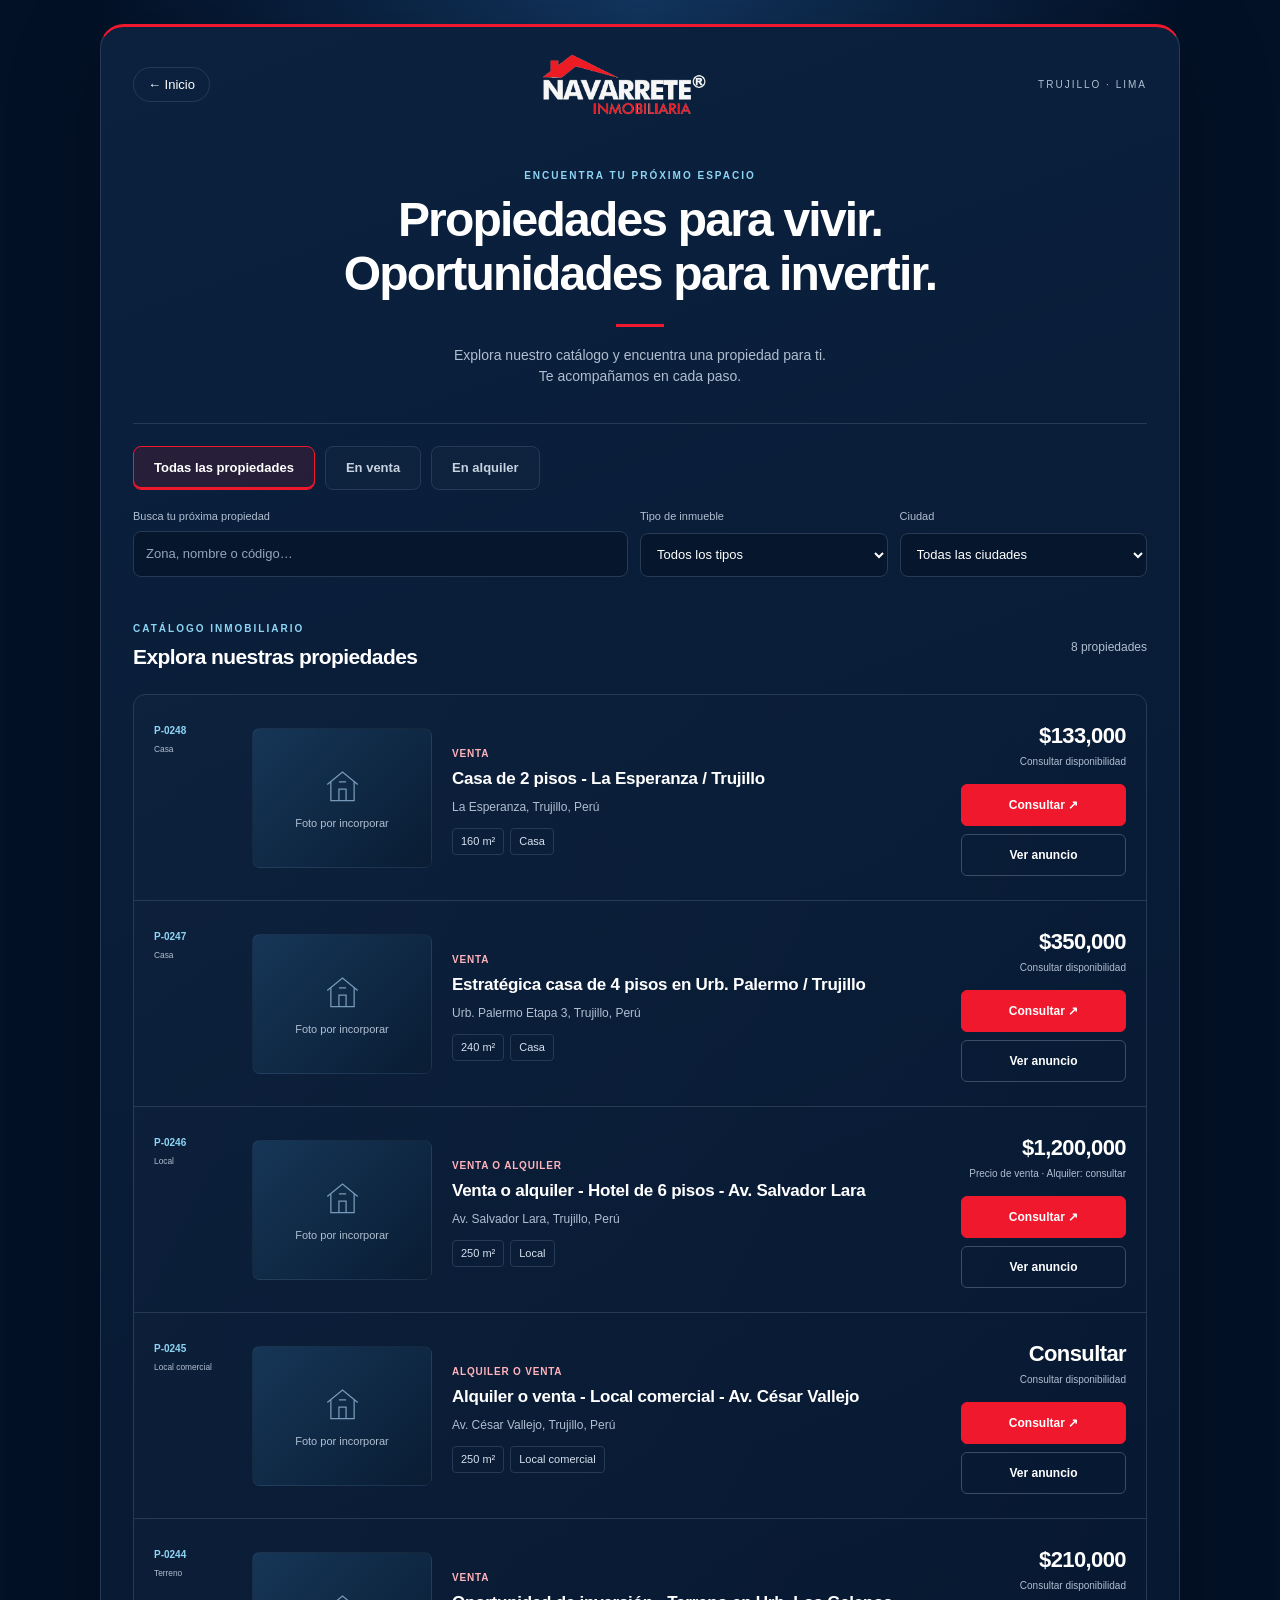
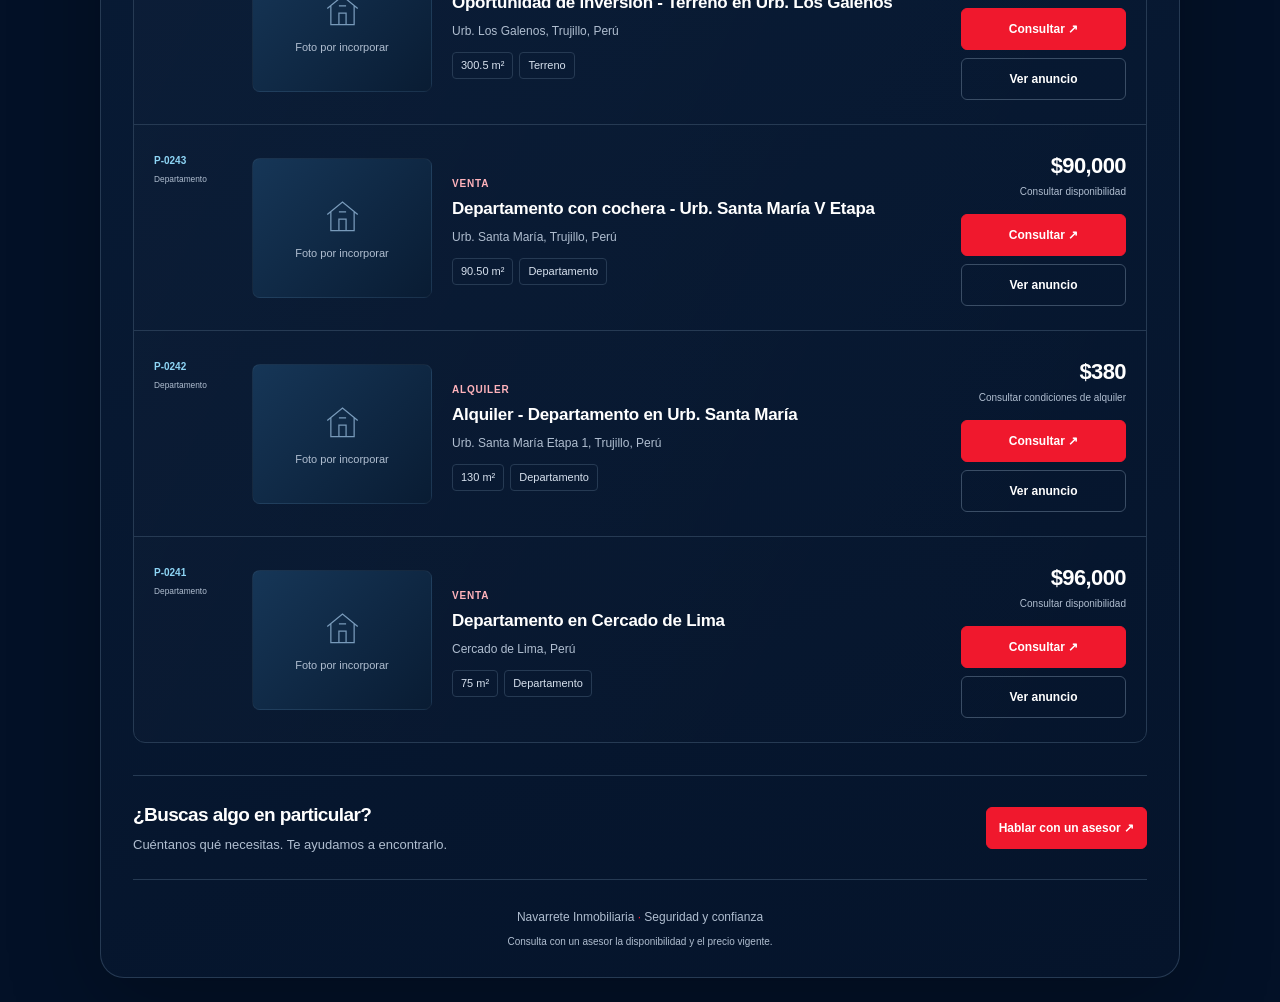
==== propiedades.html @ 8bf469b5 "Add files via upload" ====
<!doctype html>
<html lang="es">
<head>
<meta charset="utf-8"><meta name="viewport" content="width=device-width, initial-scale=1">
<title>Propiedades | Navarrete Inmobiliaria</title>
<meta name="description" content="Explora propiedades de Navarrete Inmobiliaria en Trujillo y Lima. Casas, departamentos, terrenos y locales en venta y alquiler.">
<meta name="theme-color" content="#071a35">
<link rel="stylesheet" href="propiedades.css">
<script src="propiedades.js" defer></script>
</head>
<body>
<main class="catalog">
<header>
<nav class="topbar" aria-label="Navegación"><a class="back" href="index.html">← Inicio</a><a href="index.html" aria-label="Navarrete Inmobiliaria, inicio"><img class="logo" src="logo-navarrete-hero.png" alt="Navarrete Inmobiliaria"></a><span class="cities">TRUJILLO · LIMA</span></nav>
<div class="intro"><p class="eyebrow">ENCUENTRA TU PRÓXIMO ESPACIO</p><h1>Propiedades para vivir.<br><span>Oportunidades para invertir.</span></h1><p>Explora nuestro catálogo y encuentra una propiedad para ti.<br>Te acompañamos en cada paso.</p></div>
</header>
<section class="search-panel" aria-label="Buscar propiedades">
<div class="tabs" role="group" aria-label="Operación"><button class="active" data-operation="all" aria-pressed="true">Todas las propiedades</button><button data-operation="venta" aria-pressed="false">En venta</button><button data-operation="alquiler" aria-pressed="false">En alquiler</button></div>
<div class="fields"><label>Busca tu próxima propiedad<input id="search" type="search" placeholder="Zona, nombre o código…"></label><label>Tipo de inmueble<select id="type"><option value="all">Todos los tipos</option><option value="casa">Casas</option><option value="departamento">Departamentos</option><option value="terreno">Terrenos</option><option value="local">Locales y hoteles</option></select></label><label>Ciudad<select id="city"><option value="all">Todas las ciudades</option><option value="Trujillo">Trujillo</option><option value="Lima">Lima</option></select></label></div>
</section>
<section aria-labelledby="results-heading"><div class="results-heading"><div><p class="eyebrow">CATÁLOGO INMOBILIARIO</p><h2 id="results-heading">Explora nuestras propiedades</h2></div><span id="count" role="status" aria-live="polite">Cargando…</span></div><div id="results"></div><noscript><p>Activa JavaScript para filtrar el catálogo o <a href="https://www.navarreteinmobiliaria.com/">consulta nuestros anuncios</a>.</p></noscript></section>
<aside class="help"><div><h2>¿Buscas algo en particular?</h2><p>Cuéntanos qué necesitas. Te ayudamos a encontrarlo.</p></div><a class="button primary" href="https://wa.me/51949392200?text=Hola%2C%20busco%20una%20propiedad%20y%20quisiera%20asesor%C3%ADa." target="_blank" rel="noopener noreferrer">Hablar con un asesor ↗</a></aside>
<footer>Navarrete Inmobiliaria <span>·</span> Seguridad y confianza<br><small>Consulta con un asesor la disponibilidad y el precio vigente.</small></footer>
</main>
</body></html>
---- propiedades.css ----
:root{color-scheme:dark;--bg:#031127;--panel:#091d37;--line:#263a53;--muted:#b0bed0;--red:#f0182d;--blue:#8ed5f5}*{box-sizing:border-box}body{margin:0;background:radial-gradient(ellipse at 50% 0,#123660 0,transparent 60%),var(--bg);color:#fff;font-family:Inter,"Segoe UI",Arial,sans-serif;font-size:15px;line-height:1.5}a{color:inherit}button,input,select{font:inherit}button,a,input,select{-webkit-tap-highlight-color:transparent}a:focus-visible,button:focus-visible,input:focus-visible,select:focus-visible{outline:3px solid var(--blue);outline-offset:4px}.catalog{max-width:1080px;margin:24px auto;padding:0 32px;background:linear-gradient(160deg,#0b213e,#05142b);border:1px solid var(--line);border-radius:24px;overflow:hidden;box-shadow:0 24px 90px #0004;border-top:3px solid var(--red)}.topbar{display:flex;align-items:center;justify-content:space-between;gap:20px;padding:24px 0}.back{text-decoration:none;border:1px solid var(--line);border-radius:30px;padding:7px 14px;font-size:13px}.logo{width:170px;height:auto;display:block}.cities{font-size:10px;letter-spacing:2px;color:var(--muted)}.intro{text-align:center;padding:26px 0 36px}.eyebrow{color:var(--blue);font-size:10px;letter-spacing:2px;font-weight:700;margin:0 0 10px}h1{font-size:clamp(29px,4.4vw,48px);letter-spacing:-1.8px;line-height:1.12;margin:0 0 18px}h1 span{color:#fff}h1 span:after{content:"";display:block;width:48px;height:3px;background:var(--red);margin:23px auto 0}.intro>p:last-child{font-size:14px;color:var(--muted);margin:0}.search-panel{border-top:1px solid var(--line);padding:22px 0}.tabs{display:flex;gap:10px;margin-bottom:18px}.tabs button{border:1px solid var(--line);border-radius:8px;color:#c7d1df;background:#ffffff04;min-height:44px;padding:10px 20px;cursor:pointer;font-size:13px;font-weight:600}.tabs button.active{color:#fff;border-color:var(--red);background:#f0182d20;box-shadow:inset 0 -2px var(--red)}.fields{display:grid;grid-template-columns:2fr 1fr 1fr;gap:12px}label{font-size:11px;color:var(--muted);display:grid;gap:7px}input,select{width:100%;min-width:0;border:1px solid var(--line);border-radius:8px;padding:12px;background:#06162c;color:#fff;font-size:13px}input::placeholder{color:#93a5bc}.results-heading{display:flex;align-items:center;justify-content:space-between;gap:16px;padding:22px 0}h2{font-size:21px;letter-spacing:-.6px;margin:0}.results-heading .eyebrow{margin-bottom:5px}#count{font-size:12px;white-space:nowrap;color:var(--muted)}#results{border:1px solid var(--line);border-radius:12px;overflow:hidden}.property{display:grid;grid-template-columns:78px 180px minmax(0,1fr) 165px;gap:20px;align-items:center;padding:24px 20px;background:linear-gradient(115deg,#ffffff04,transparent);border-bottom:1px solid var(--line)}.property:last-child{border-bottom:0}.property:hover{background:#ffffff06}.property-code{font-size:10px;font-weight:700;color:var(--blue);align-self:start;padding-top:4px}.property-code small{display:block;color:var(--muted);font-weight:400;margin-top:5px}.photo{height:140px;border-radius:8px;overflow:hidden;background:linear-gradient(135deg,#163657,#091c33);display:flex;align-items:center;justify-content:center;flex-direction:column;border:1px solid #ffffff0c;gap:8px}.photo svg{width:43px;height:43px;color:#789aba}.photo span{font-size:11px;color:#b0bed0}.photo img{width:100%;height:100%;object-fit:cover}.badge{display:inline-block;color:#ffb3bb;font-size:10px;font-weight:700;letter-spacing:.8px;text-transform:uppercase;margin-bottom:7px}.property h3{font-size:17px;line-height:1.35;margin:0 0 8px;letter-spacing:-.25px}.location{color:var(--muted);font-size:12px;margin:0 0 12px}.features{display:flex;flex-wrap:wrap;gap:6px}.features span{font-size:11px;border:1px solid var(--line);border-radius:4px;padding:4px 8px;color:#d7e1ee}.actions{align-self:center;display:grid;gap:8px}.price{font-size:22px;letter-spacing:-.6px;font-weight:750;text-align:right}.price-note{font-size:10px;color:var(--muted);text-align:right;margin-top:-6px;margin-bottom:7px}.button{display:inline-flex;align-items:center;justify-content:center;text-decoration:none;min-height:42px;border:1px solid #3a4d65;border-radius:6px;padding:10px 12px;font-size:12px;font-weight:600}.primary{background:var(--red);border-color:var(--red);color:white}.button:hover{filter:brightness(1.15)}.help{margin:32px 0 0;padding:25px 0;display:flex;align-items:center;justify-content:space-between;gap:20px;border-top:1px solid var(--line)}.help h2{font-size:19px}.help p{margin:5px 0 0;font-size:13px;color:var(--muted)}footer{text-align:center;color:var(--muted);font-size:12px;padding:28px 0;border-top:1px solid var(--line)}footer span{color:var(--red)}footer small{display:block;font-size:10px;margin-top:8px}.empty{padding:45px 20px;text-align:center;color:var(--muted)}.empty button{cursor:pointer;background:transparent;color:white;border:1px solid var(--line);padding:10px 18px;border-radius:7px;margin-top:10px}@media(max-width:900px){.catalog{margin:12px; padding:0 20px}.property{grid-template-columns:140px minmax(0,1fr) 150px;gap:16px}.property-code{grid-column:1/-1;padding:0}.property-code small{display:inline;margin-left:10px}.photo{height:125px}}@media(max-width:600px){.catalog{margin:8px;padding:0 15px;border-radius:16px}.topbar{padding:18px 0}.logo{width:142px}.cities{display:none}.intro{padding:22px 0 28px}h1{letter-spacing:-1px}.tabs{gap:6px}.tabs button{padding:9px 10px;flex:1;font-size:11px}.fields{grid-template-columns:1fr 1fr}.fields label:first-child{grid-column:1/-1}.results-heading{align-items:start}.results-heading h2{font-size:18px}#count{font-size:10px;padding-top:5px}.property{grid-template-columns:95px minmax(0,1fr);gap:12px;padding:18px 12px}.photo{height:108px}.photo span{font-size:9px}.property h3{font-size:15px}.location{font-size:11px}.actions{grid-column:1/-1;grid-template-columns:1fr 1fr}.price{grid-column:1/-1;text-align:left;font-size:23px}.price-note{grid-column:1/-1;text-align:left}.help{align-items:stretch;flex-direction:column}.features span{font-size:10px}}
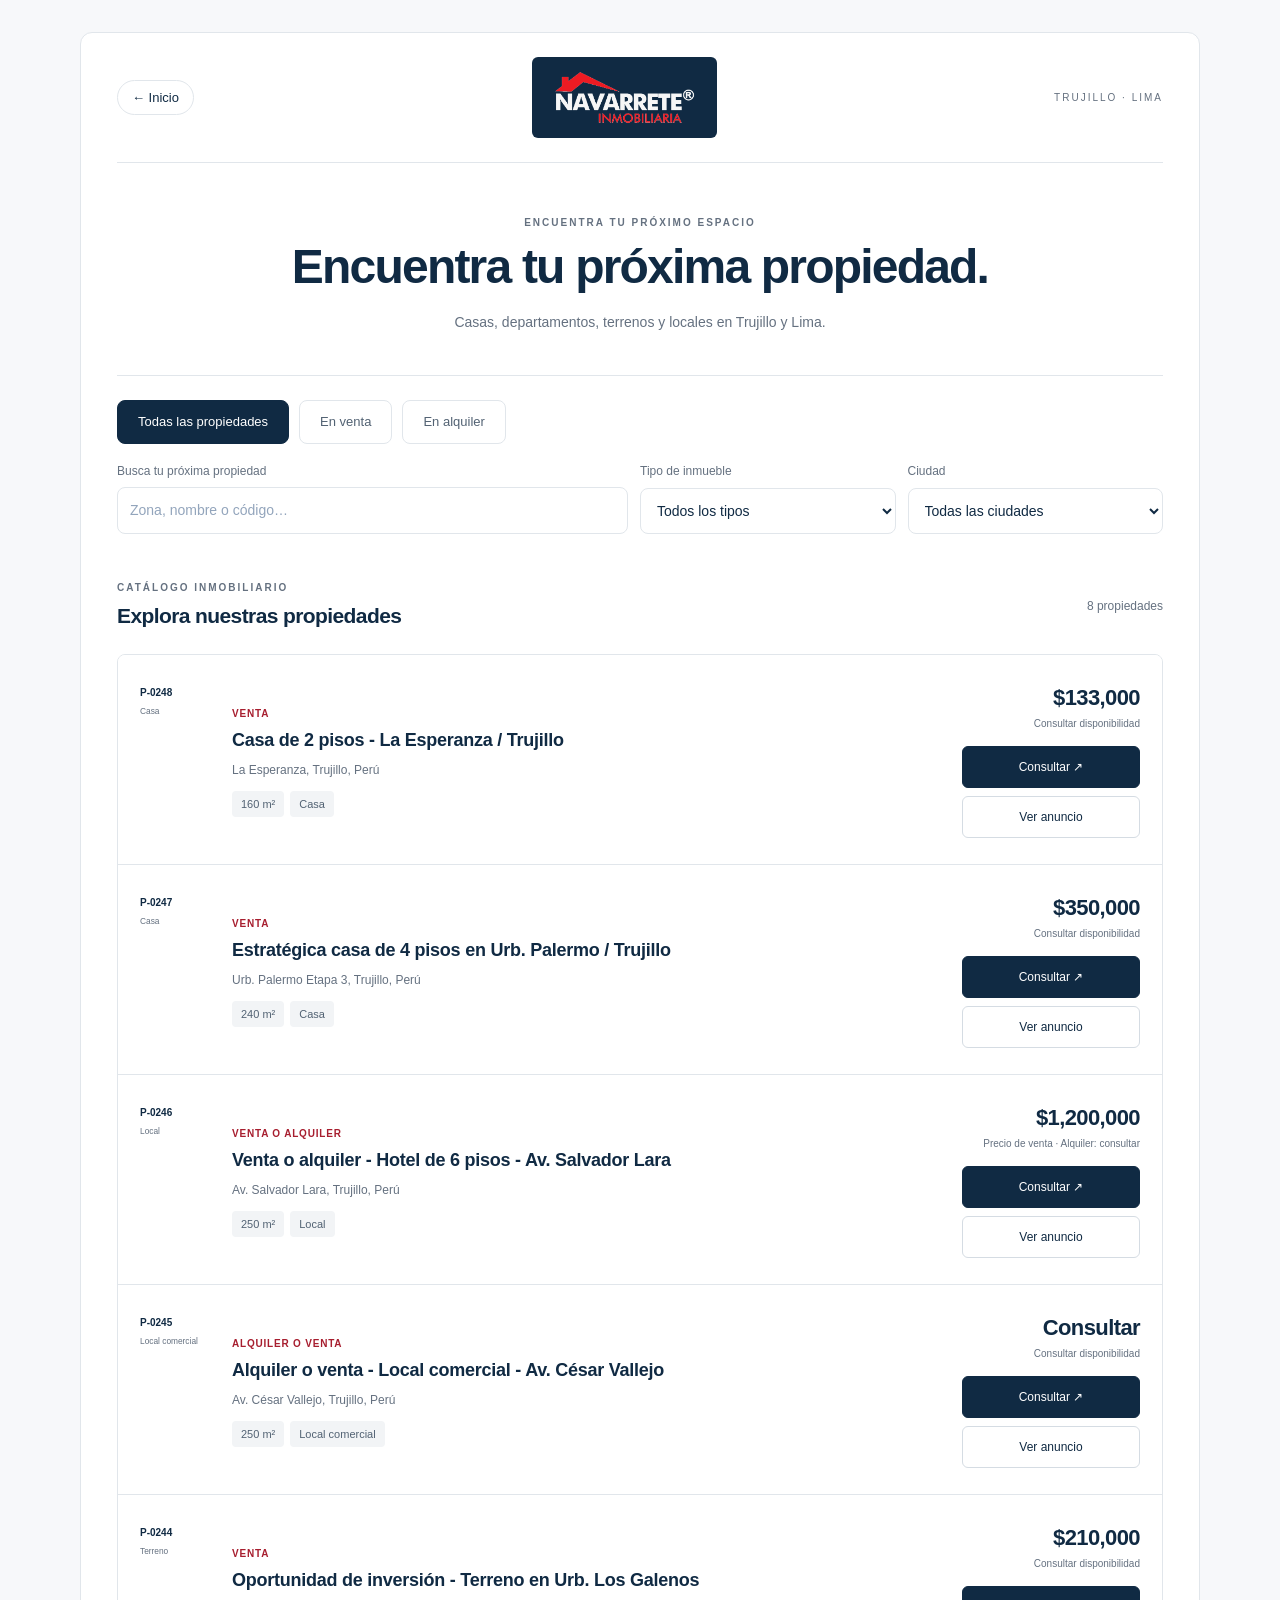
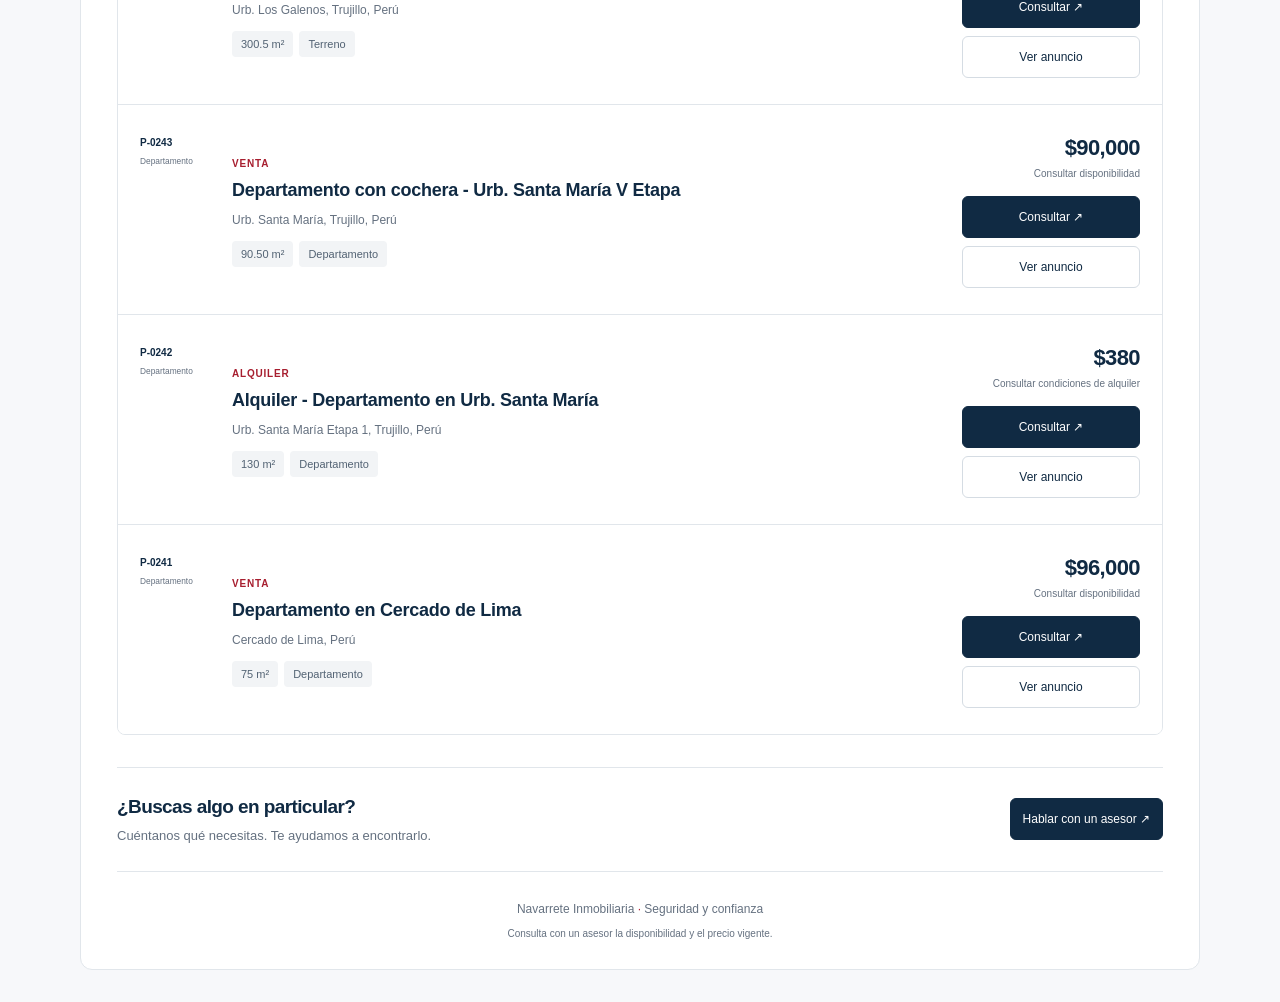
==== commit 918aaaf4: "Add files via upload" ====
--- a/propiedades.html
+++ b/propiedades.html
@@ -5,14 +5,14 @@
 <title>Propiedades | Navarrete Inmobiliaria</title>
 <meta name="description" content="Explora propiedades de Navarrete Inmobiliaria en Trujillo y Lima. Casas, departamentos, terrenos y locales en venta y alquiler.">
 <meta name="theme-color" content="#071a35">
-<link rel="stylesheet" href="propiedades.css">
-<script src="propiedades.js" defer></script>
+<link rel="stylesheet" href="propiedades.css?v=20260915">
+<script src="propiedades.js?v=20260915" defer></script>
 </head>
 <body>
 <main class="catalog">
 <header>
 <nav class="topbar" aria-label="Navegación"><a class="back" href="index.html">← Inicio</a><a href="index.html" aria-label="Navarrete Inmobiliaria, inicio"><img class="logo" src="logo-navarrete-hero.png" alt="Navarrete Inmobiliaria"></a><span class="cities">TRUJILLO · LIMA</span></nav>
-<div class="intro"><p class="eyebrow">ENCUENTRA TU PRÓXIMO ESPACIO</p><h1>Propiedades para vivir.<br><span>Oportunidades para invertir.</span></h1><p>Explora nuestro catálogo y encuentra una propiedad para ti.<br>Te acompañamos en cada paso.</p></div>
+<div class="intro"><p class="eyebrow">ENCUENTRA TU PRÓXIMO ESPACIO</p><h1>Encuentra tu próxima propiedad.</h1><p>Casas, departamentos, terrenos y locales en Trujillo y Lima.</p></div>
 </header>
 <section class="search-panel" aria-label="Buscar propiedades">
 <div class="tabs" role="group" aria-label="Operación"><button class="active" data-operation="all" aria-pressed="true">Todas las propiedades</button><button data-operation="venta" aria-pressed="false">En venta</button><button data-operation="alquiler" aria-pressed="false">En alquiler</button></div>
@@ -23,3 +23,4 @@
 <footer>Navarrete Inmobiliaria <span>·</span> Seguridad y confianza<br><small>Consulta con un asesor la disponibilidad y el precio vigente.</small></footer>
 </main>
 </body></html>
+
--- a/propiedades.css
+++ b/propiedades.css
@@ -1 +1,15 @@
 :root{color-scheme:dark;--bg:#031127;--panel:#091d37;--line:#263a53;--muted:#b0bed0;--red:#f0182d;--blue:#8ed5f5}*{box-sizing:border-box}body{margin:0;background:radial-gradient(ellipse at 50% 0,#123660 0,transparent 60%),var(--bg);color:#fff;font-family:Inter,"Segoe UI",Arial,sans-serif;font-size:15px;line-height:1.5}a{color:inherit}button,input,select{font:inherit}button,a,input,select{-webkit-tap-highlight-color:transparent}a:focus-visible,button:focus-visible,input:focus-visible,select:focus-visible{outline:3px solid var(--blue);outline-offset:4px}.catalog{max-width:1080px;margin:24px auto;padding:0 32px;background:linear-gradient(160deg,#0b213e,#05142b);border:1px solid var(--line);border-radius:24px;overflow:hidden;box-shadow:0 24px 90px #0004;border-top:3px solid var(--red)}.topbar{display:flex;align-items:center;justify-content:space-between;gap:20px;padding:24px 0}.back{text-decoration:none;border:1px solid var(--line);border-radius:30px;padding:7px 14px;font-size:13px}.logo{width:170px;height:auto;display:block}.cities{font-size:10px;letter-spacing:2px;color:var(--muted)}.intro{text-align:center;padding:26px 0 36px}.eyebrow{color:var(--blue);font-size:10px;letter-spacing:2px;font-weight:700;margin:0 0 10px}h1{font-size:clamp(29px,4.4vw,48px);letter-spacing:-1.8px;line-height:1.12;margin:0 0 18px}h1 span{color:#fff}h1 span:after{content:"";display:block;width:48px;height:3px;background:var(--red);margin:23px auto 0}.intro>p:last-child{font-size:14px;color:var(--muted);margin:0}.search-panel{border-top:1px solid var(--line);padding:22px 0}.tabs{display:flex;gap:10px;margin-bottom:18px}.tabs button{border:1px solid var(--line);border-radius:8px;color:#c7d1df;background:#ffffff04;min-height:44px;padding:10px 20px;cursor:pointer;font-size:13px;font-weight:600}.tabs button.active{color:#fff;border-color:var(--red);background:#f0182d20;box-shadow:inset 0 -2px var(--red)}.fields{display:grid;grid-template-columns:2fr 1fr 1fr;gap:12px}label{font-size:11px;color:var(--muted);display:grid;gap:7px}input,select{width:100%;min-width:0;border:1px solid var(--line);border-radius:8px;padding:12px;background:#06162c;color:#fff;font-size:13px}input::placeholder{color:#93a5bc}.results-heading{display:flex;align-items:center;justify-content:space-between;gap:16px;padding:22px 0}h2{font-size:21px;letter-spacing:-.6px;margin:0}.results-heading .eyebrow{margin-bottom:5px}#count{font-size:12px;white-space:nowrap;color:var(--muted)}#results{border:1px solid var(--line);border-radius:12px;overflow:hidden}.property{display:grid;grid-template-columns:78px 180px minmax(0,1fr) 165px;gap:20px;align-items:center;padding:24px 20px;background:linear-gradient(115deg,#ffffff04,transparent);border-bottom:1px solid var(--line)}.property:last-child{border-bottom:0}.property:hover{background:#ffffff06}.property-code{font-size:10px;font-weight:700;color:var(--blue);align-self:start;padding-top:4px}.property-code small{display:block;color:var(--muted);font-weight:400;margin-top:5px}.photo{height:140px;border-radius:8px;overflow:hidden;background:linear-gradient(135deg,#163657,#091c33);display:flex;align-items:center;justify-content:center;flex-direction:column;border:1px solid #ffffff0c;gap:8px}.photo svg{width:43px;height:43px;color:#789aba}.photo span{font-size:11px;color:#b0bed0}.photo img{width:100%;height:100%;object-fit:cover}.badge{display:inline-block;color:#ffb3bb;font-size:10px;font-weight:700;letter-spacing:.8px;text-transform:uppercase;margin-bottom:7px}.property h3{font-size:17px;line-height:1.35;margin:0 0 8px;letter-spacing:-.25px}.location{color:var(--muted);font-size:12px;margin:0 0 12px}.features{display:flex;flex-wrap:wrap;gap:6px}.features span{font-size:11px;border:1px solid var(--line);border-radius:4px;padding:4px 8px;color:#d7e1ee}.actions{align-self:center;display:grid;gap:8px}.price{font-size:22px;letter-spacing:-.6px;font-weight:750;text-align:right}.price-note{font-size:10px;color:var(--muted);text-align:right;margin-top:-6px;margin-bottom:7px}.button{display:inline-flex;align-items:center;justify-content:center;text-decoration:none;min-height:42px;border:1px solid #3a4d65;border-radius:6px;padding:10px 12px;font-size:12px;font-weight:600}.primary{background:var(--red);border-color:var(--red);color:white}.button:hover{filter:brightness(1.15)}.help{margin:32px 0 0;padding:25px 0;display:flex;align-items:center;justify-content:space-between;gap:20px;border-top:1px solid var(--line)}.help h2{font-size:19px}.help p{margin:5px 0 0;font-size:13px;color:var(--muted)}footer{text-align:center;color:var(--muted);font-size:12px;padding:28px 0;border-top:1px solid var(--line)}footer span{color:var(--red)}footer small{display:block;font-size:10px;margin-top:8px}.empty{padding:45px 20px;text-align:center;color:var(--muted)}.empty button{cursor:pointer;background:transparent;color:white;border:1px solid var(--line);padding:10px 18px;border-radius:7px;margin-top:10px}@media(max-width:900px){.catalog{margin:12px; padding:0 20px}.property{grid-template-columns:140px minmax(0,1fr) 150px;gap:16px}.property-code{grid-column:1/-1;padding:0}.property-code small{display:inline;margin-left:10px}.photo{height:125px}}@media(max-width:600px){.catalog{margin:8px;padding:0 15px;border-radius:16px}.topbar{padding:18px 0}.logo{width:142px}.cities{display:none}.intro{padding:22px 0 28px}h1{letter-spacing:-1px}.tabs{gap:6px}.tabs button{padding:9px 10px;flex:1;font-size:11px}.fields{grid-template-columns:1fr 1fr}.fields label:first-child{grid-column:1/-1}.results-heading{align-items:start}.results-heading h2{font-size:18px}#count{font-size:10px;padding-top:5px}.property{grid-template-columns:95px minmax(0,1fr);gap:12px;padding:18px 12px}.photo{height:108px}.photo span{font-size:9px}.property h3{font-size:15px}.location{font-size:11px}.actions{grid-column:1/-1;grid-template-columns:1fr 1fr}.price{grid-column:1/-1;text-align:left;font-size:23px}.price-note{grid-column:1/-1;text-align:left}.help{align-items:stretch;flex-direction:column}.features span{font-size:10px}}
+
+/* Minimal visual system */
+:root{color-scheme:light;--bg:#f7f8fa;--panel:#fff;--line:#e1e6eb;--muted:#657180;--red:#b72537;--blue:#102a43}
+body{background:var(--bg);color:#102a43;font-family:"Segoe UI",Arial,sans-serif}
+.catalog{max-width:1120px;background:white;border:1px solid var(--line);border-radius:12px;box-shadow:none;margin:32px auto;padding:0 36px}
+.topbar{border-bottom:1px solid var(--line)}.topbar>a:has(.logo){background:#102a43;border-radius:6px;padding:12px 20px}.logo{width:145px}
+.intro{padding:52px 0 42px}h1{font-weight:600}h1 span{color:#657180}h1 span:after{display:none}
+.eyebrow{color:#657180;font-weight:600}.search-panel{padding:24px 0}.tabs button{color:#526273;background:white;font-weight:500}.tabs button.active{background:#102a43;color:white;border-color:#102a43;box-shadow:none}
+input,select{background:white;color:#102a43;font-size:14px;min-height:46px}label{font-size:12px}
+#results{border-radius:8px}.property,.property:hover{background:white}.property{grid-template-columns:68px minmax(0,1fr) 178px;padding:26px 22px;gap:24px}.property:has(.photo img){grid-template-columns:68px 150px minmax(0,1fr) 178px}.photo:not(:has(img)){display:none}.photo{background:#f0f3f5;border:0}.badge{color:#a71e2f}.features span{color:#526273;border:0;background:#f2f4f6;padding:5px 9px}.property h3{font-weight:600;font-size:18px}.price{font-weight:600}.button{border-color:#d5dce3;font-weight:500}.primary{background:#102a43;border-color:#102a43}.button:hover{filter:none;background:#eef1f4;color:#102a43}.primary:hover{background:#21445f;color:white}.empty button{color:#102a43;min-height:44px}
+@media(max-width:1150px){.catalog{margin:20px}}
+@media(max-width:900px){.property,.property:has(.photo img){grid-template-columns:minmax(0,1fr) 165px}.property-code{grid-column:1/-1}.property:has(.photo img) .photo{grid-column:1/-1;height:200px}}
+@media(max-width:600px){.catalog{margin:0;border:0;border-radius:0;padding:0 20px}.topbar{gap:12px}.topbar>a:has(.logo){padding:10px 14px}.logo{width:132px}.intro{padding:34px 0}.intro h1{font-size:30px}.property,.property:has(.photo img){grid-template-columns:1fr;padding:22px 16px;gap:12px}.actions{grid-template-columns:1fr 1fr}.tabs button{font-size:12px}.results-heading h2{font-size:19px}.results-heading{flex-wrap:wrap}#count{font-size:12px}.property h3{font-size:18px}.location{font-size:12px}.price-note{font-size:11px}.help{margin-top:24px}}
+
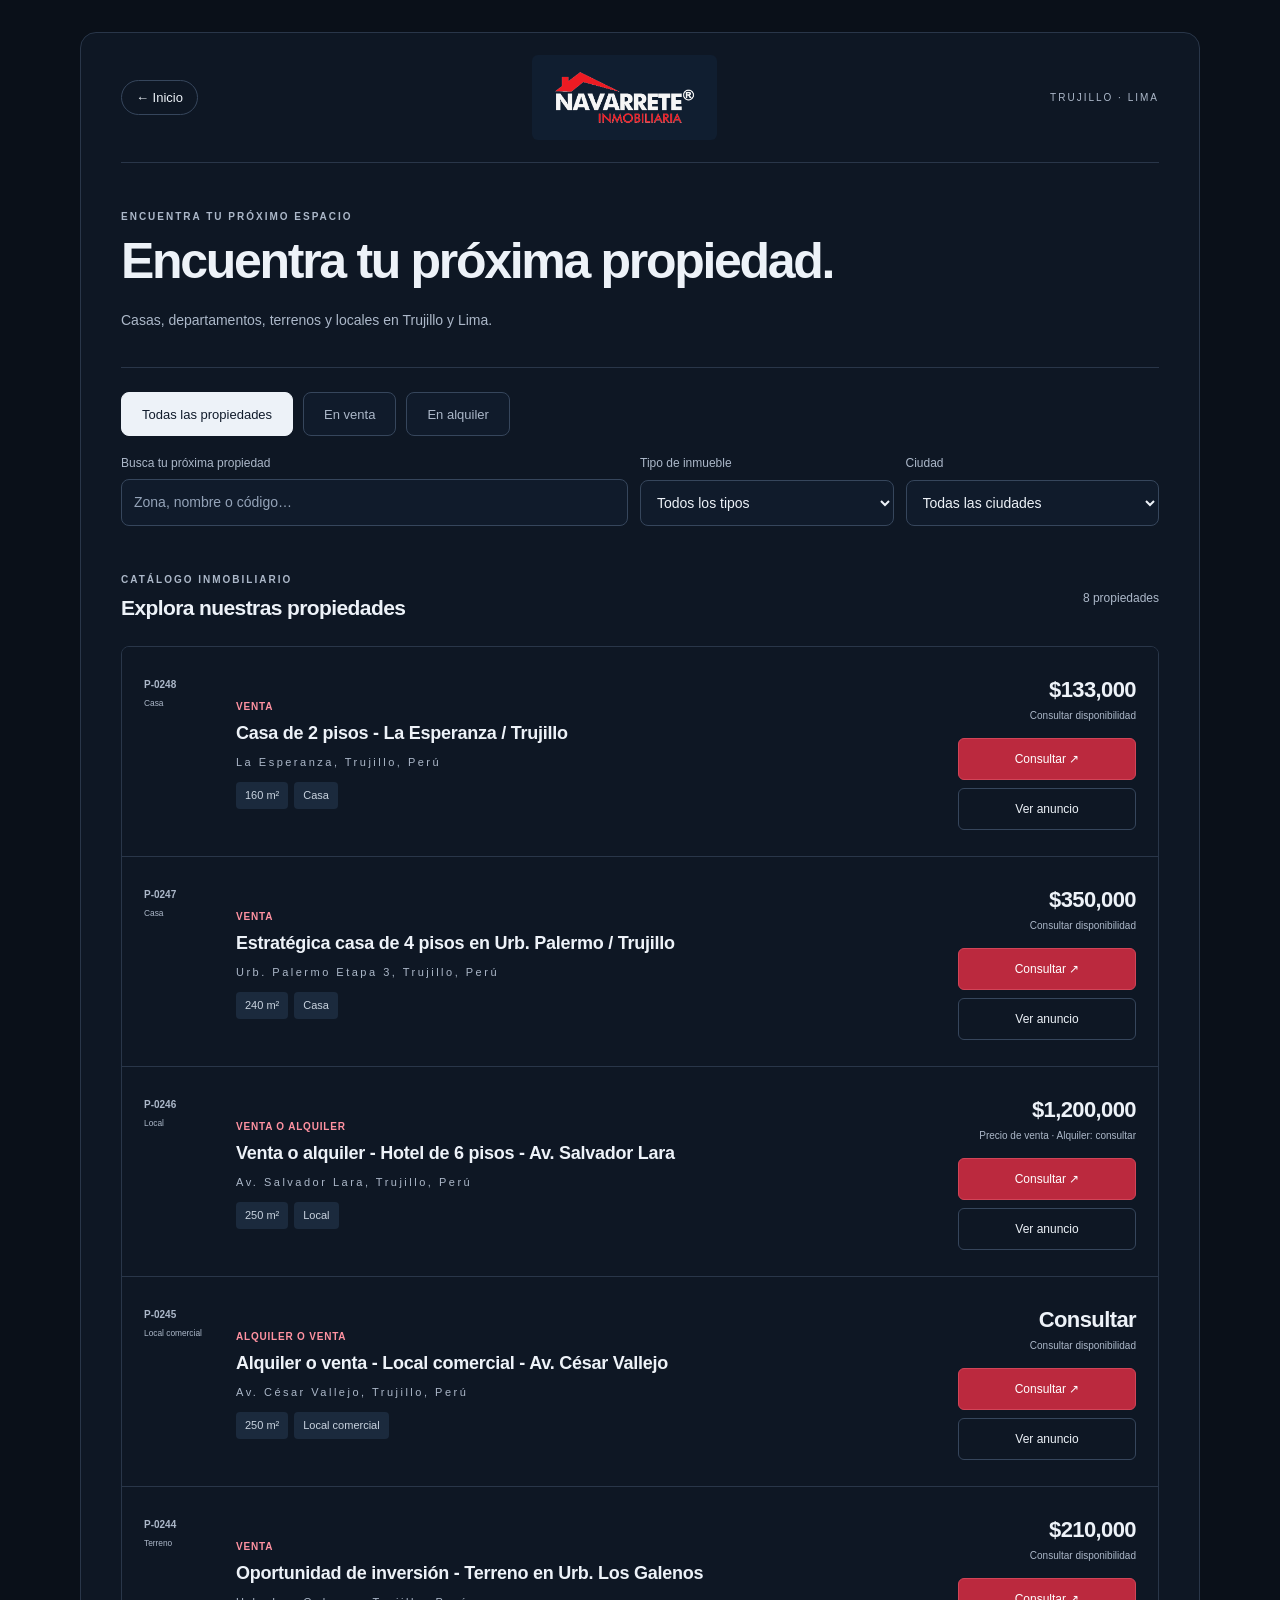
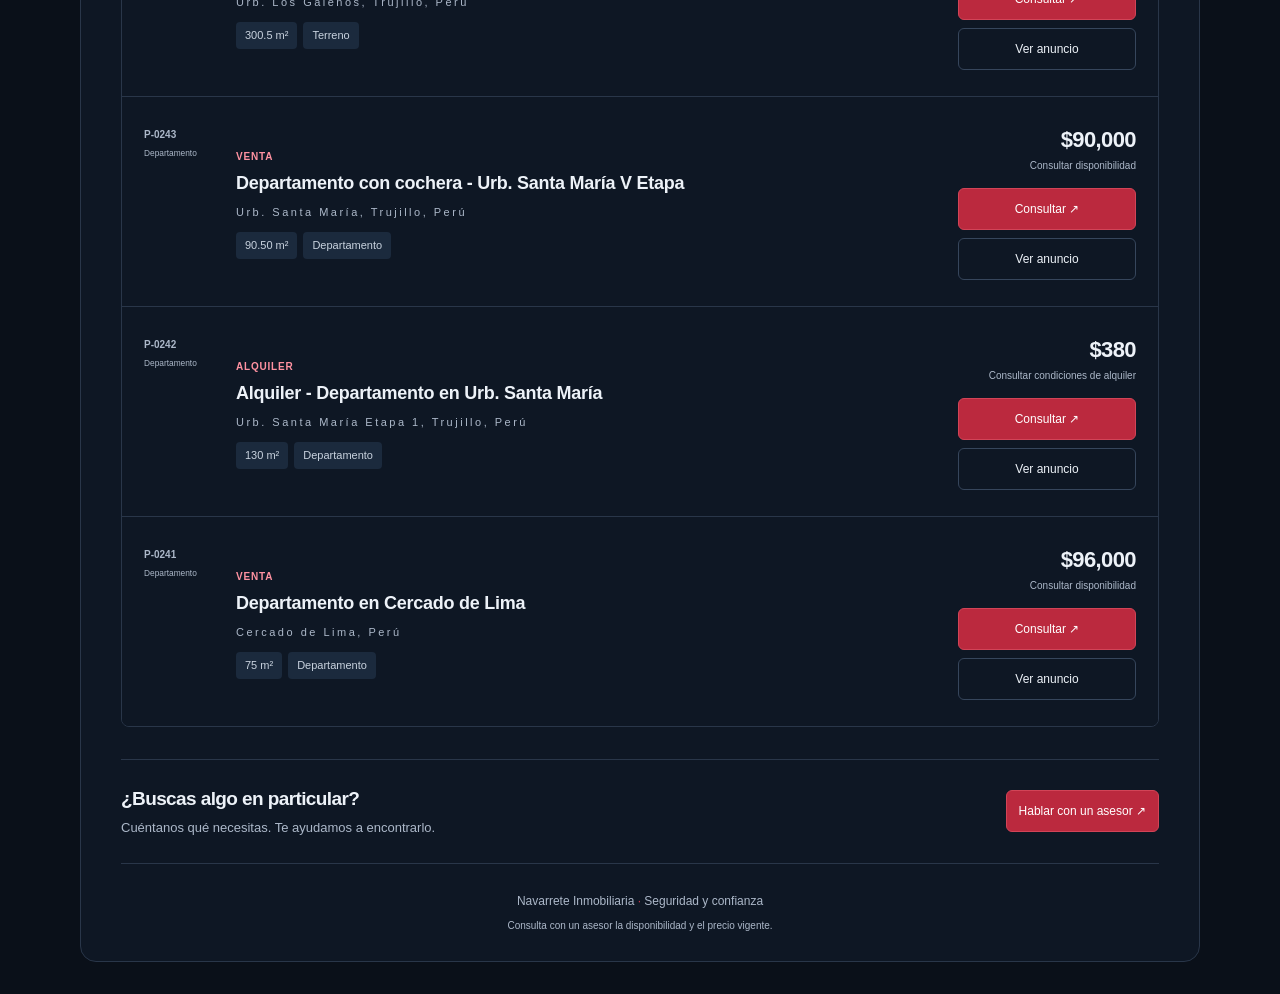
==== commit 69450cbe: "Add files via upload" ====
--- a/propiedades.html
+++ b/propiedades.html
@@ -7,6 +7,8 @@
 <meta name="theme-color" content="#071a35">
 <link rel="stylesheet" href="propiedades.css?v=20260915">
 <script src="propiedades.js?v=20260915" defer></script>
+<meta name="color-scheme" content="dark">
+<link rel="stylesheet" href="navarrete-noche.css?v=2">
 </head>
 <body>
 <main class="catalog">
@@ -24,3 +26,4 @@
 </main>
 </body></html>
 
+
--- a/navarrete-noche.css
+++ b/navarrete-noche.css
@@ -0,0 +1,18 @@
+/* Navarrete: noche. Shared presentation for home and catalog. */
+:root{color-scheme:dark;--bg:#0a1019;--panel:#101b2b;--line:#293649;--muted:#acb8c9;--blue:#e5ecf6;--red:#cb3549;--ink:#edf2f8}
+body{background:#0a1019;color:#edf2f8;font-family:Arial,"Segoe UI",sans-serif}
+.page{width:min(100% - 48px,1040px);padding:36px 0}
+.shell{background:#0e1724;border:1px solid #293649;border-radius:18px;overflow:hidden}
+.hero{background:#101e30;padding:42px 56px 32px;border-bottom:1px solid #293649}
+.hero-grid{text-align:left}.hero-grid>div{position:relative}.location{color:#acb8c9;font-size:11px;letter-spacing:2.5px}
+.brand-panel{margin:24px 0 30px;overflow:visible}.brand-logo{margin:0;width:240px;max-width:85%;height:auto;object-fit:contain;filter:none;mix-blend-mode:normal}
+h1{font-family:Arial,"Segoe UI",sans-serif;font-size:clamp(34px,5.4vw,60px);font-weight:600;line-height:1.08;letter-spacing:-2.3px;margin:0 0 22px;max-width:720px;color:#edf2f8}h1 span{color:#acb8c9}
+.tagline{margin:0;max-width:470px;font-size:16px;color:#acb8c9;line-height:1.6}
+.hero-actions{margin-top:32px;gap:12px}.hero-action{border-color:#36465c;border-radius:7px;background:transparent;color:#edf2f8;padding:16px}.hero-action:hover{background:#1a2b40;border-color:#647991}
+.content{padding:32px 56px 38px}.content>nav:first-child .link{background:#bb293e;border:1px solid #d24457;border-radius:8px;padding:24px}.content>nav:first-child .link-title{font-size:22px;font-weight:600;color:white}.content>nav:first-child .link-note,.content>nav:first-child .icon-wrap{color:#ffe4e9}.content>nav:first-child .link:hover{background:#cd3046}
+.section-heading{color:#acb8c9;margin-top:34px;letter-spacing:2px}.link{border-bottom-color:#293649;padding:22px 0}.link-title{color:#edf2f8}.link-note,.icon-wrap{color:#acb8c9}.link:hover .link-title{color:#ff92a1}.links--contact .icon-wrap{color:#84d6b4}.socials{gap:32px}.social-content{color:#acb8c9}.social:hover .social-content{color:#fff}footer{color:#acb8c9}
+.map-heading h2{color:#edf2f8}.map-heading p{color:#acb8c9}.property-filter{background:#101b2b;color:#acb8c9;border-color:#36465c}.property-filter.active{background:#edf2f8;color:#101b2b;border-color:#edf2f8}.property-filter:hover,.property-filter:focus-visible{color:#ff92a1}.map-frame,.map-section.is-visible .map-frame{border-color:#36465c;box-shadow:none}.property-map-toolbar{background:#101b2b;color:#edf2f8;border-color:#36465c;backdrop-filter:none}.map-result-count,.map-result-count strong{color:#edf2f8}.map-layer-button{color:#acb8c9}.map-layer-button.active{background:#edf2f8;color:#101b2b}.map-popup-body{background:#101b2b;color:#edf2f8}.map-popup-row span{color:#acb8c9}.leaflet-popup-content-wrapper,.leaflet-popup-tip{background:#101b2b}.leaflet-container a.leaflet-popup-close-button{color:white}
+.catalog{background:#0e1724;border:1px solid #293649;box-shadow:none;border-radius:16px;padding:0 40px;margin:32px auto;max-width:1120px}.topbar{border-color:#293649;padding:22px 0}.topbar>a:has(.logo){background:#101e30;padding:14px 20px}.logo{filter:none;mix-blend-mode:normal;object-fit:contain;height:auto}.back{color:#edf2f8;border-color:#36465c}.intro{text-align:left;padding:46px 0 36px}.intro h1{font-size:clamp(32px,4.5vw,50px);max-width:760px}.intro h1 span{color:#acb8c9}.intro h1 span:after{display:none}.eyebrow,.intro>p:last-child,.cities{color:#acb8c9}
+.tabs button{background:#101b2b;color:#acb8c9;border-color:#36465c}.tabs button.active{background:#edf2f8;color:#101b2b;border-color:#edf2f8;box-shadow:none}.search-panel{border-color:#293649}label{color:#acb8c9}input,select{background:#101b2b;color:#edf2f8;border-color:#36465c}input::placeholder{color:#94a3b8}
+#results{border-color:#293649}.property,.property:hover{background:#0e1724;border-color:#293649}.property:hover{background:#111e2e}.property-code{color:#acb8c9}.property-code small{color:#acb8c9}.badge{color:#ff92a1}.property h3{color:#edf2f8}.features span{background:#1b2a3d;color:#c9d3df}.price{color:#edf2f8}.button{color:#edf2f8;border-color:#36465c;background:transparent}.primary{background:#bb293e;border-color:#d24457;color:white}.button:hover{background:#1b2a3d;color:white}.primary:hover{background:#cd3046;color:white}.help{border-color:#293649}.help h2,.empty h3{color:#edf2f8}.empty button{color:#edf2f8;border-color:#36465c}.catalog footer{border-color:#293649}a:focus-visible,button:focus-visible,input:focus-visible,select:focus-visible{outline:3px solid #ff92a1;outline-offset:4px}
+@media(max-width:650px){.page{width:100%;padding:0}.shell{border:0;border-radius:0}.hero{padding:30px 24px}.brand-panel{margin:22px 0 26px}.brand-logo{width:210px}h1{font-size:38px;letter-spacing:-1.5px}.tagline{font-size:15px}.hero-actions{gap:8px}.hero-action{padding:13px 8px}.content{padding:24px}.content>nav:first-child .link{padding:20px}.socials{gap:14px}.catalog{margin:0;border:0;border-radius:0;padding:0 22px}.intro{padding:32px 0}.intro h1{font-size:34px}.topbar>a:has(.logo){padding:10px}.topbar{gap:10px}}
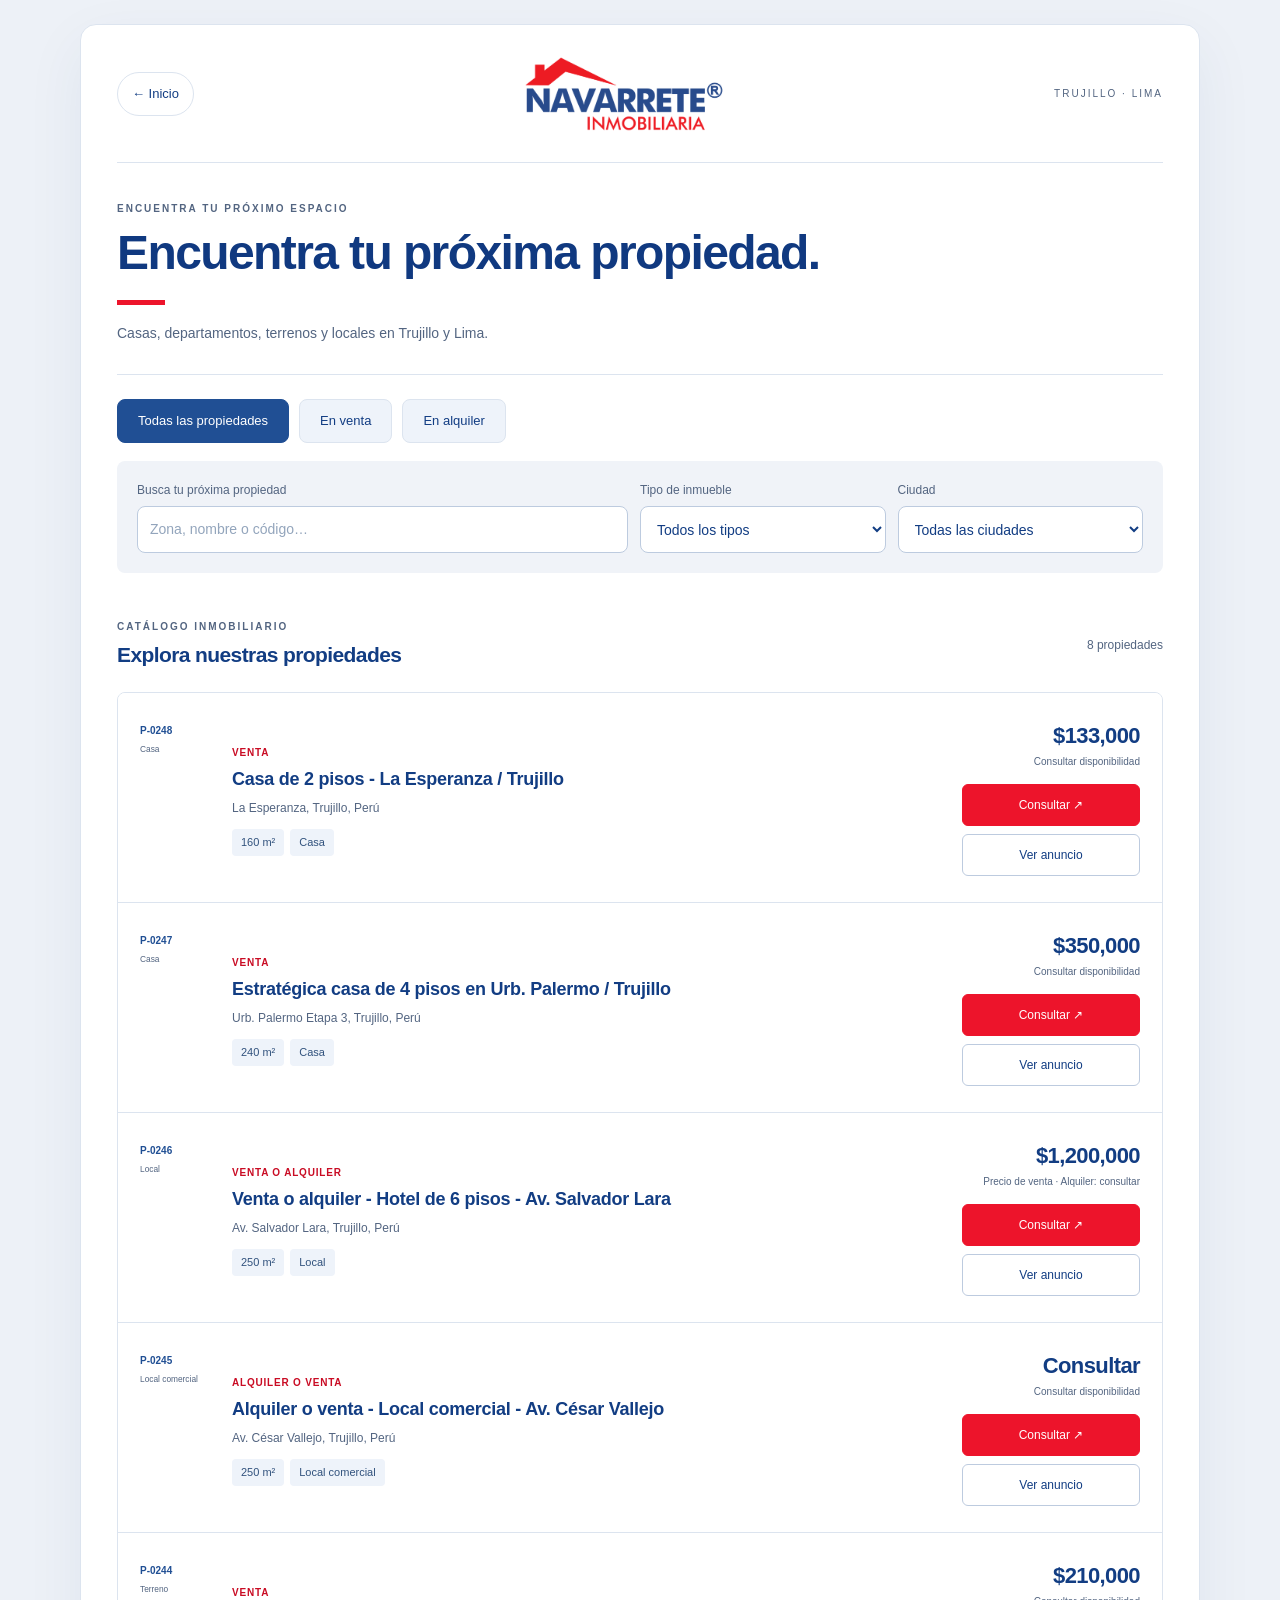
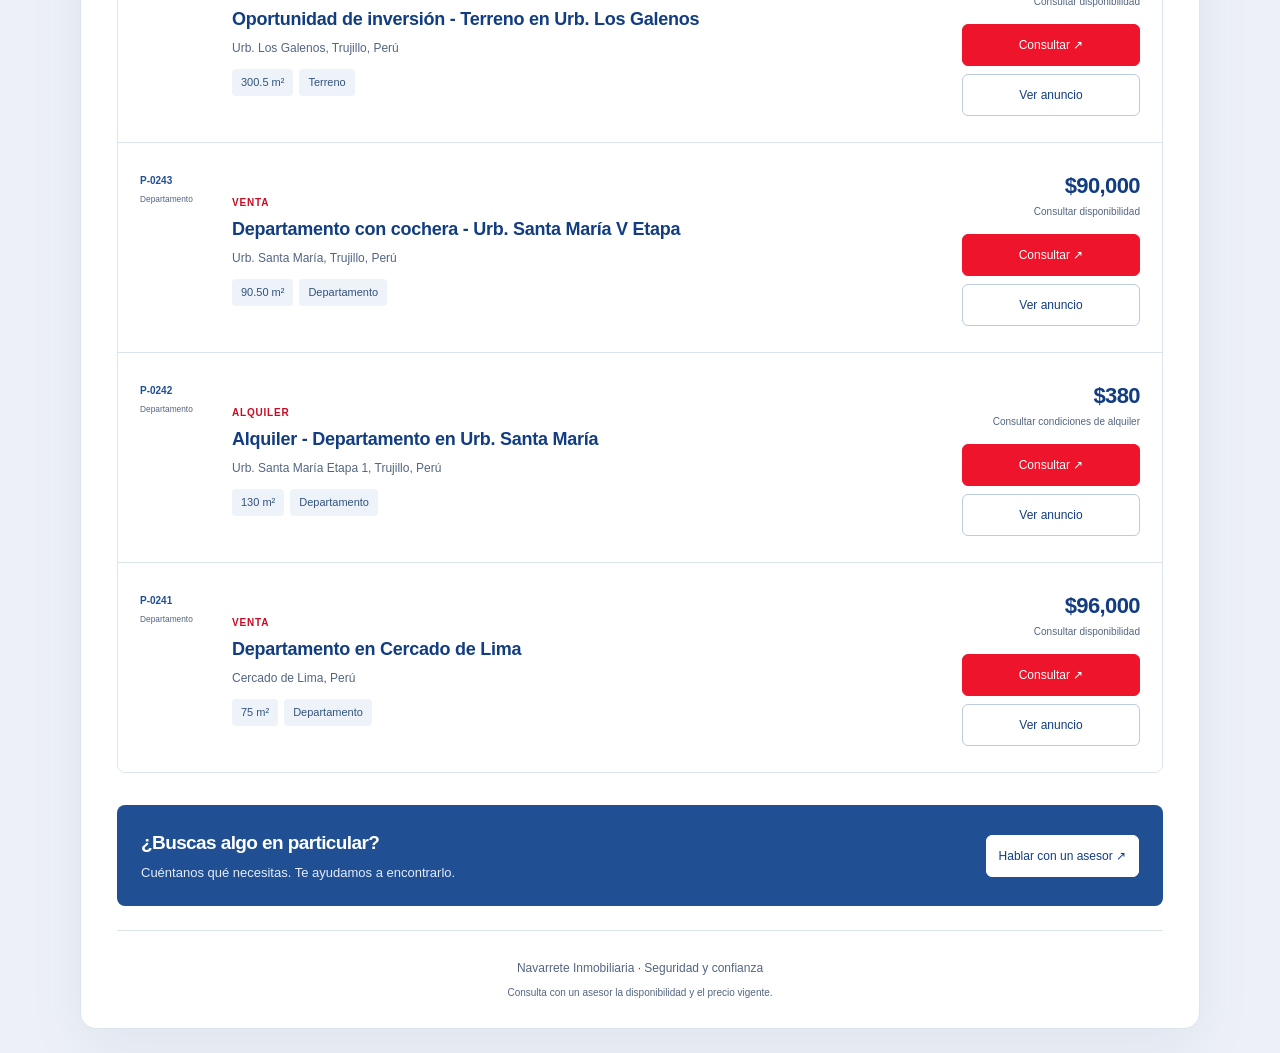
==== commit e96ffb66: "Add files via upload" ====
--- a/propiedades.html
+++ b/propiedades.html
@@ -4,16 +4,17 @@
 <meta charset="utf-8"><meta name="viewport" content="width=device-width, initial-scale=1">
 <title>Propiedades | Navarrete Inmobiliaria</title>
 <meta name="description" content="Explora propiedades de Navarrete Inmobiliaria en Trujillo y Lima. Casas, departamentos, terrenos y locales en venta y alquiler.">
-<meta name="theme-color" content="#071a35">
+<meta name="theme-color" content="#ffffff">
 <link rel="stylesheet" href="propiedades.css?v=20260915">
 <script src="propiedades.js?v=20260915" defer></script>
-<meta name="color-scheme" content="dark">
-<link rel="stylesheet" href="navarrete-noche.css?v=2">
+<meta name="color-scheme" content="light">
+
+<link rel="stylesheet" href="catalogo-editorial.css?v=20260918">
 </head>
 <body>
 <main class="catalog">
 <header>
-<nav class="topbar" aria-label="Navegación"><a class="back" href="index.html">← Inicio</a><a href="index.html" aria-label="Navarrete Inmobiliaria, inicio"><img class="logo" src="logo-navarrete-hero.png" alt="Navarrete Inmobiliaria"></a><span class="cities">TRUJILLO · LIMA</span></nav>
+<nav class="topbar" aria-label="Navegación"><a class="back" href="index.html">← Inicio</a><a href="index.html" aria-label="Navarrete Inmobiliaria, inicio"><img class="logo" src="logo-original.png" alt="Navarrete Inmobiliaria"></a><span class="cities">TRUJILLO · LIMA</span></nav>
 <div class="intro"><p class="eyebrow">ENCUENTRA TU PRÓXIMO ESPACIO</p><h1>Encuentra tu próxima propiedad.</h1><p>Casas, departamentos, terrenos y locales en Trujillo y Lima.</p></div>
 </header>
 <section class="search-panel" aria-label="Buscar propiedades">
@@ -27,3 +28,4 @@
 </body></html>
 
 
+
--- a/propiedades.css
+++ b/propiedades.css
@@ -13,3 +13,4 @@
 @media(max-width:900px){.property,.property:has(.photo img){grid-template-columns:minmax(0,1fr) 165px}.property-code{grid-column:1/-1}.property:has(.photo img) .photo{grid-column:1/-1;height:200px}}
 @media(max-width:600px){.catalog{margin:0;border:0;border-radius:0;padding:0 20px}.topbar{gap:12px}.topbar>a:has(.logo){padding:10px 14px}.logo{width:132px}.intro{padding:34px 0}.intro h1{font-size:30px}.property,.property:has(.photo img){grid-template-columns:1fr;padding:22px 16px;gap:12px}.actions{grid-template-columns:1fr 1fr}.tabs button{font-size:12px}.results-heading h2{font-size:19px}.results-heading{flex-wrap:wrap}#count{font-size:12px}.property h3{font-size:18px}.location{font-size:12px}.price-note{font-size:11px}.help{margin-top:24px}}
 
+
--- a/catalogo-editorial.css
+++ b/catalogo-editorial.css
@@ -0,0 +1 @@
+:root{color-scheme:only light;--bg:#edf1f7;--panel:#fff;--line:#dce4ef;--muted:#536581;--red:#ed142b;--blue:#123d83}body{background:#edf1f7;color:#123d83;font-family:Arial,"Segoe UI",sans-serif}.catalog{background:white;max-width:1120px;margin:24px auto;border:1px solid #dce4ef;border-radius:16px;box-shadow:0 20px 60px #193d7210}.topbar{border-bottom:1px solid #dce4ef}.topbar>a:has(.logo){background:white;padding:0}.logo{width:210px;height:89px;object-fit:cover;object-position:center}.intro{text-align:left;padding:38px 0 30px}.intro h1{font-size:clamp(32px,4.5vw,48px);color:#103980;font-weight:800;letter-spacing:-1.6px}.intro h1:after{content:"";display:block;width:48px;height:5px;background:#ed142b;margin-top:20px}.eyebrow{color:#536581}.tabs button{background:#eef3fa;color:#123d83;border-color:#dce4ef}.tabs button.active{background:#204f94;border-color:#204f94;color:white;box-shadow:none}.fields{background:#f0f3f8;padding:20px;border-radius:8px}input,select{background:white;color:#123d83;border-color:#bdcbdf;min-height:46px}.results-heading h2{color:#123d83}.property,.property:hover{background:white}.property:hover{background:#f8faff}.property-code{color:#204f94}.badge{color:#c90c24}.features span{background:#eef3fa;color:#31527d}.property h3,.price{color:#123d83}.button{border-color:#bdcbdf;color:#123d83}.primary{background:#ed142b;border-color:#ed142b;color:white}.primary:hover{background:#cf1025;color:white}.help{background:#204f94;border:0;border-radius:8px;padding:24px}.help h2{color:white}.help p{color:#e5edfa}.help .primary{background:white;color:#123d83;border-color:white}.empty button{color:#123d83}.catalog footer{margin-top:24px}.back{min-height:44px;display:inline-flex;align-items:center}a:focus-visible,button:focus-visible,input:focus-visible,select:focus-visible{outline:3px solid #ed142b;outline-offset:3px}@media(max-width:1150px){.catalog{margin:16px}}@media(max-width:600px){.catalog{margin:0;border:0;border-radius:0;padding:0 20px}.logo{width:170px;height:72px}.topbar{padding:12px 0}.intro{padding:25px 0}.fields{padding:14px;gap:12px}.intro h1{font-size:33px}.help{padding:20px}.cities{display:none}}
